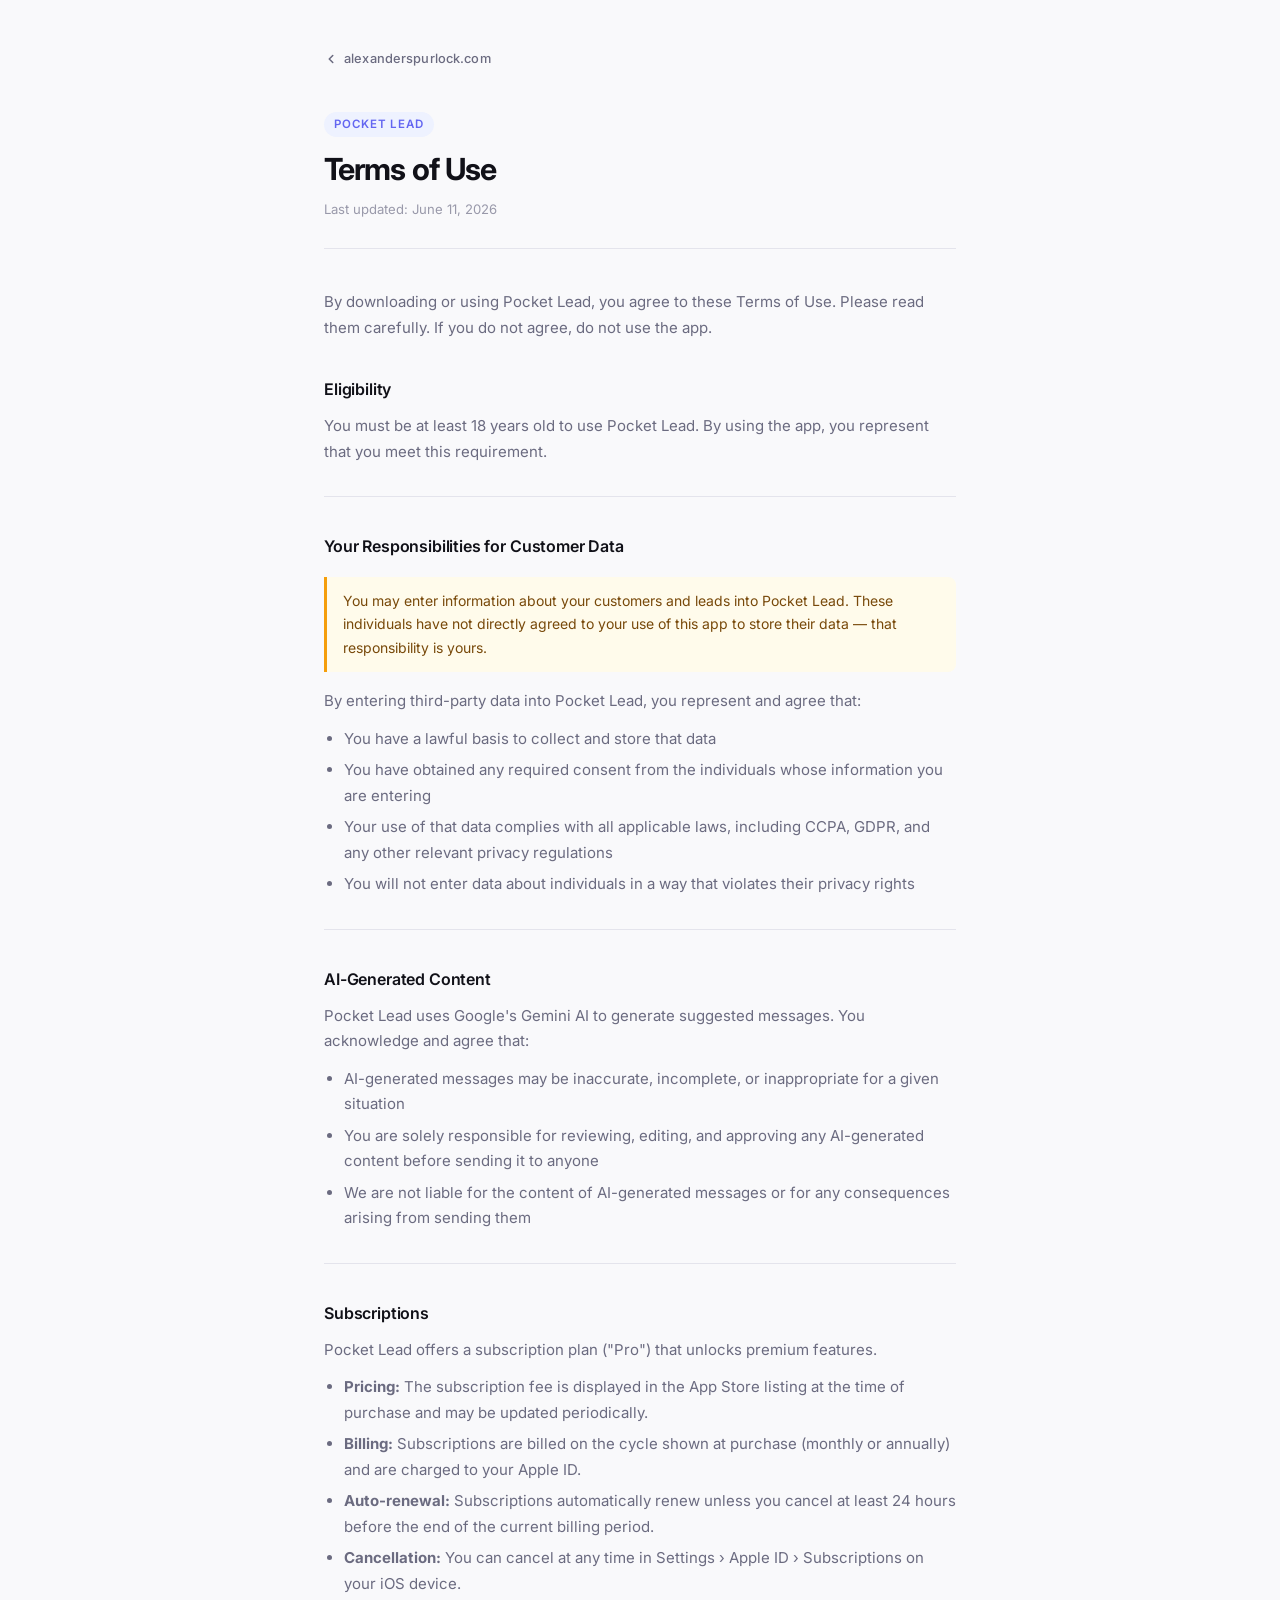
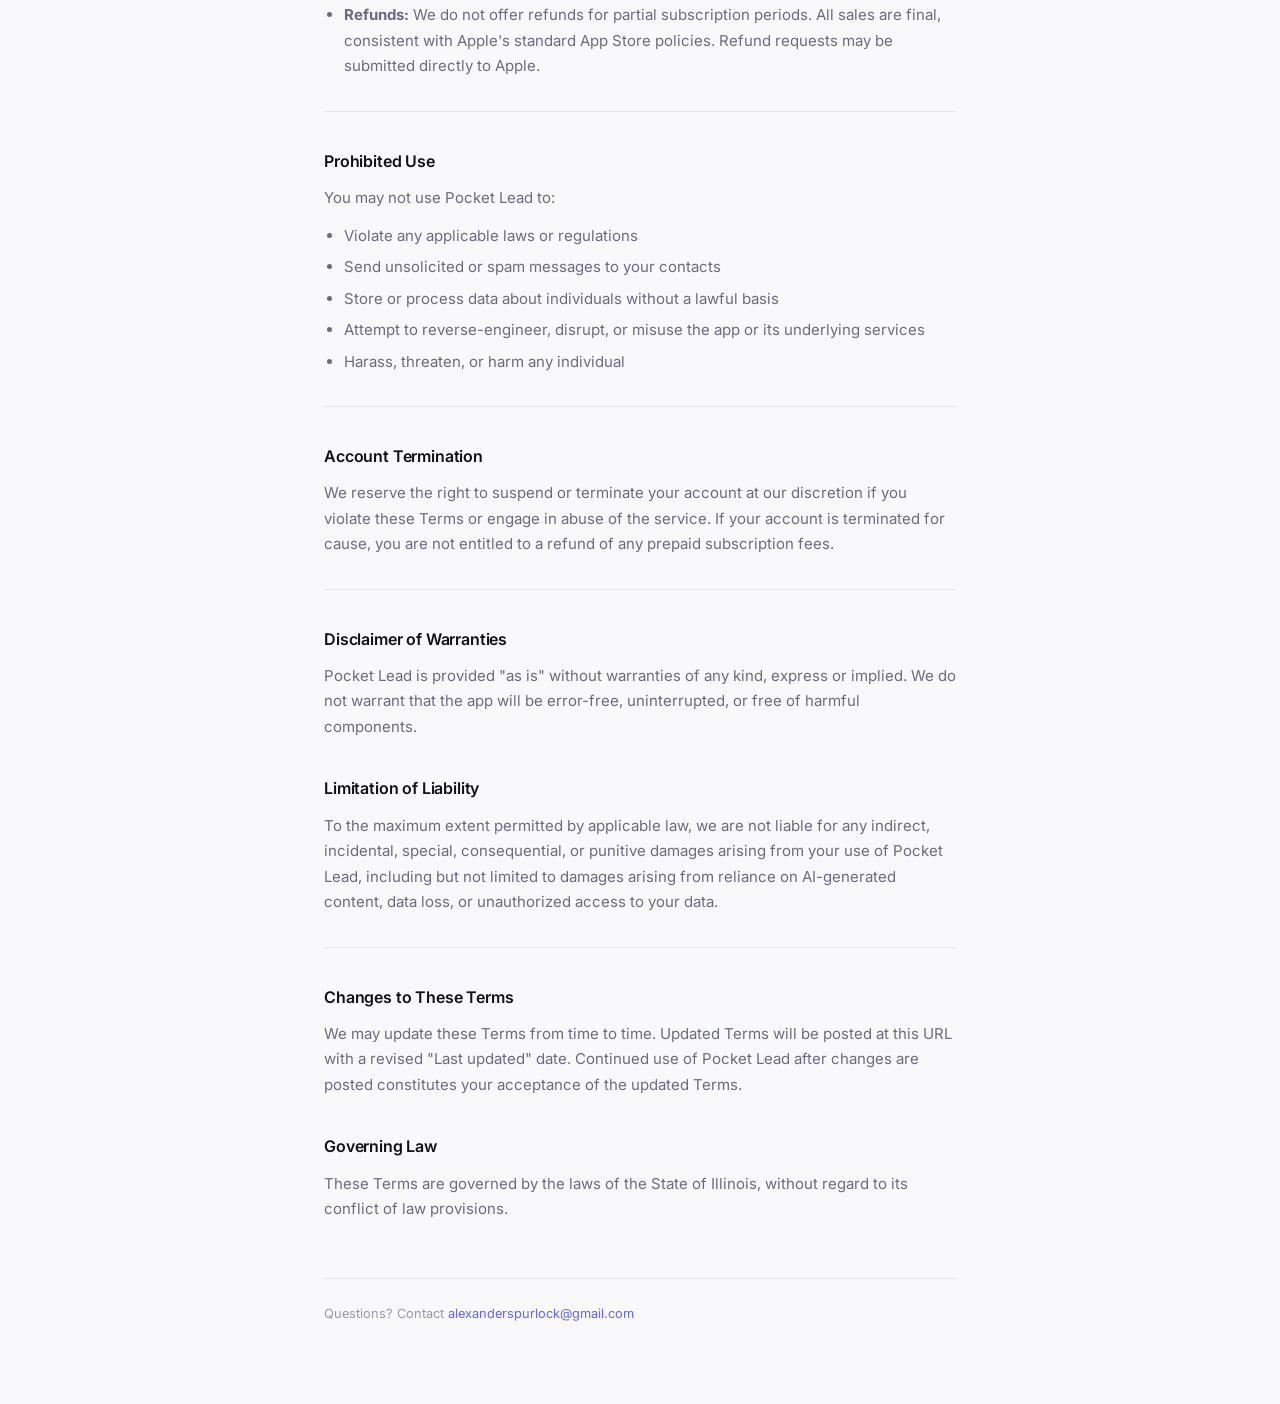
==== legal/pocket-lead/terms/index.html @ 6b61e497 "updates to legal docs" ====
<!doctype html>
<html lang="en">
  <head>
    <meta charset="UTF-8" />
    <meta name="viewport" content="width=device-width, initial-scale=1.0" />
    <title>Terms of Use — Pocket Lead</title>
    <meta name="description" content="Terms of Use for Pocket Lead by Alexander Spurlock" />
    <meta name="author" content="Alexander Spurlock" />
    <link rel="preconnect" href="https://fonts.googleapis.com" />
    <link rel="preconnect" href="https://fonts.gstatic.com" crossorigin />
    <link href="https://fonts.googleapis.com/css2?family=Inter:wght@400;500;600;700&display=swap" rel="stylesheet" />
    <link rel="stylesheet" href="../../legal.css" />
  </head>
  <body>
    <div class="page">

      <a href="/" class="back">
        <svg viewBox="0 0 16 16" fill="none" stroke="currentColor" stroke-width="1.75" stroke-linecap="round" stroke-linejoin="round">
          <path d="M10 12L6 8l4-4"/>
        </svg>
        alexanderspurlock.com
      </a>

      <header class="doc-header">
        <span class="app-tag">Pocket Lead</span>
        <h1>Terms of Use</h1>
        <p class="doc-meta">Last updated: June 11, 2026</p>
      </header>

      <main class="doc-body">
        <p>
          By downloading or using Pocket Lead, you agree to these Terms of Use. Please
          read them carefully. If you do not agree, do not use the app.
        </p>

        <h2>Eligibility</h2>
        <p>
          You must be at least 18 years old to use Pocket Lead. By using the app, you
          represent that you meet this requirement.
        </p>

        <hr class="section-divider" />

        <h2>Your Responsibilities for Customer Data</h2>
        <div class="callout">
          You may enter information about your customers and leads into Pocket Lead.
          These individuals have not directly agreed to your use of this app to store
          their data — that responsibility is yours.
        </div>
        <p>By entering third-party data into Pocket Lead, you represent and agree that:</p>
        <ul>
          <li>You have a lawful basis to collect and store that data</li>
          <li>You have obtained any required consent from the individuals whose information you are entering</li>
          <li>Your use of that data complies with all applicable laws, including CCPA, GDPR, and any other relevant privacy regulations</li>
          <li>You will not enter data about individuals in a way that violates their privacy rights</li>
        </ul>

        <hr class="section-divider" />

        <h2>AI-Generated Content</h2>
        <p>
          Pocket Lead uses Google's Gemini AI to generate suggested messages. You acknowledge and agree that:
        </p>
        <ul>
          <li>AI-generated messages may be inaccurate, incomplete, or inappropriate for a given situation</li>
          <li>You are solely responsible for reviewing, editing, and approving any AI-generated content before sending it to anyone</li>
          <li>We are not liable for the content of AI-generated messages or for any consequences arising from sending them</li>
        </ul>

        <hr class="section-divider" />

        <h2>Subscriptions</h2>
        <p>
          Pocket Lead offers a subscription plan ("Pro") that unlocks premium features.
        </p>
        <ul>
          <li><strong>Pricing:</strong> The subscription fee is displayed in the App Store listing at the time of purchase and may be updated periodically.</li>
          <li><strong>Billing:</strong> Subscriptions are billed on the cycle shown at purchase (monthly or annually) and are charged to your Apple ID.</li>
          <li><strong>Auto-renewal:</strong> Subscriptions automatically renew unless you cancel at least 24 hours before the end of the current billing period.</li>
          <li><strong>Cancellation:</strong> You can cancel at any time in Settings &rsaquo; Apple ID &rsaquo; Subscriptions on your iOS device.</li>
          <li><strong>Refunds:</strong> We do not offer refunds for partial subscription periods. All sales are final, consistent with Apple's standard App Store policies. Refund requests may be submitted directly to Apple.</li>
        </ul>

        <hr class="section-divider" />

        <h2>Prohibited Use</h2>
        <p>You may not use Pocket Lead to:</p>
        <ul>
          <li>Violate any applicable laws or regulations</li>
          <li>Send unsolicited or spam messages to your contacts</li>
          <li>Store or process data about individuals without a lawful basis</li>
          <li>Attempt to reverse-engineer, disrupt, or misuse the app or its underlying services</li>
          <li>Harass, threaten, or harm any individual</li>
        </ul>

        <hr class="section-divider" />

        <h2>Account Termination</h2>
        <p>
          We reserve the right to suspend or terminate your account at our discretion
          if you violate these Terms or engage in abuse of the service. If your account
          is terminated for cause, you are not entitled to a refund of any prepaid subscription fees.
        </p>

        <hr class="section-divider" />

        <h2>Disclaimer of Warranties</h2>
        <p>
          Pocket Lead is provided "as is" without warranties of any kind, express or implied.
          We do not warrant that the app will be error-free, uninterrupted, or free of harmful components.
        </p>

        <h2>Limitation of Liability</h2>
        <p>
          To the maximum extent permitted by applicable law, we are not liable for any indirect,
          incidental, special, consequential, or punitive damages arising from your use of
          Pocket Lead, including but not limited to damages arising from reliance on
          AI-generated content, data loss, or unauthorized access to your data.
        </p>

        <hr class="section-divider" />

        <h2>Changes to These Terms</h2>
        <p>
          We may update these Terms from time to time. Updated Terms will be posted at this
          URL with a revised "Last updated" date. Continued use of Pocket Lead after changes
          are posted constitutes your acceptance of the updated Terms.
        </p>

        <h2>Governing Law</h2>
        <p>
          These Terms are governed by the laws of the State of Illinois, without regard
          to its conflict of law provisions.
        </p>
      </main>

      <footer class="doc-footer">
        Questions? Contact
        <a href="mailto:alexanderspurlock@gmail.com">alexanderspurlock@gmail.com</a>
      </footer>

    </div>
  </body>
</html>
---- legal/legal.css ----
*, *::before, *::after {
  box-sizing: border-box;
  margin: 0;
  padding: 0;
}

:root {
  --bg: #f9f9fb;
  --surface: #ffffff;
  --text: #111118;
  --muted: #6b6b80;
  --faint: #9999aa;
  --border: #e4e4ec;
  --accent: #6366f1;
  --accent-light: #eef2ff;
}

body {
  font-family: 'Inter', system-ui, -apple-system, sans-serif;
  background: var(--bg);
  color: var(--text);
  font-size: 15px;
  line-height: 1.7;
  -webkit-font-smoothing: antialiased;
}

.page {
  max-width: 680px;
  margin: 0 auto;
  padding: 48px 24px 80px;
}

/* Back link */
.back {
  display: inline-flex;
  align-items: center;
  gap: 6px;
  font-size: 0.8rem;
  font-weight: 500;
  color: var(--muted);
  text-decoration: none;
  margin-bottom: 40px;
  letter-spacing: 0.01em;
  transition: color 0.15s ease;
}

.back:hover {
  color: var(--accent);
}

.back svg {
  width: 14px;
  height: 14px;
}

/* Header */
.doc-header {
  margin-bottom: 40px;
  padding-bottom: 28px;
  border-bottom: 1px solid var(--border);
}

.app-tag {
  display: inline-block;
  font-size: 0.72rem;
  font-weight: 600;
  letter-spacing: 0.08em;
  text-transform: uppercase;
  color: var(--accent);
  background: var(--accent-light);
  padding: 3px 10px;
  border-radius: 20px;
  margin-bottom: 14px;
}

.doc-header h1 {
  font-size: 1.9rem;
  font-weight: 700;
  letter-spacing: -0.03em;
  line-height: 1.2;
  color: var(--text);
  margin-bottom: 10px;
}

.doc-meta {
  font-size: 0.82rem;
  color: var(--faint);
}

/* Content */
.doc-body h2 {
  font-size: 1rem;
  font-weight: 600;
  letter-spacing: -0.01em;
  color: var(--text);
  margin-top: 36px;
  margin-bottom: 10px;
}

.doc-body h2:first-child {
  margin-top: 0;
}

.doc-body p {
  color: var(--muted);
  margin-bottom: 12px;
}

.doc-body p:last-child {
  margin-bottom: 0;
}

.doc-body ul {
  color: var(--muted);
  padding-left: 20px;
  margin-bottom: 12px;
}

.doc-body li {
  margin-bottom: 6px;
}

.doc-body a {
  color: var(--accent);
  text-decoration: none;
}

.doc-body a:hover {
  text-decoration: underline;
}

.callout {
  background: #fffbeb;
  border-left: 3px solid #f59e0b;
  border-radius: 0 8px 8px 0;
  padding: 12px 16px;
  margin: 16px 0;
  font-size: 0.875rem;
  color: #78490a;
}

.section-divider {
  border: none;
  border-top: 1px solid var(--border);
  margin: 32px 0;
}

/* Footer */
.doc-footer {
  margin-top: 56px;
  padding-top: 24px;
  border-top: 1px solid var(--border);
  font-size: 0.8rem;
  color: var(--faint);
}

.doc-footer a {
  color: var(--accent);
  text-decoration: none;
}

@media (max-width: 600px) {
  .page {
    padding: 32px 20px 60px;
  }

  .doc-header h1 {
    font-size: 1.5rem;
  }
}
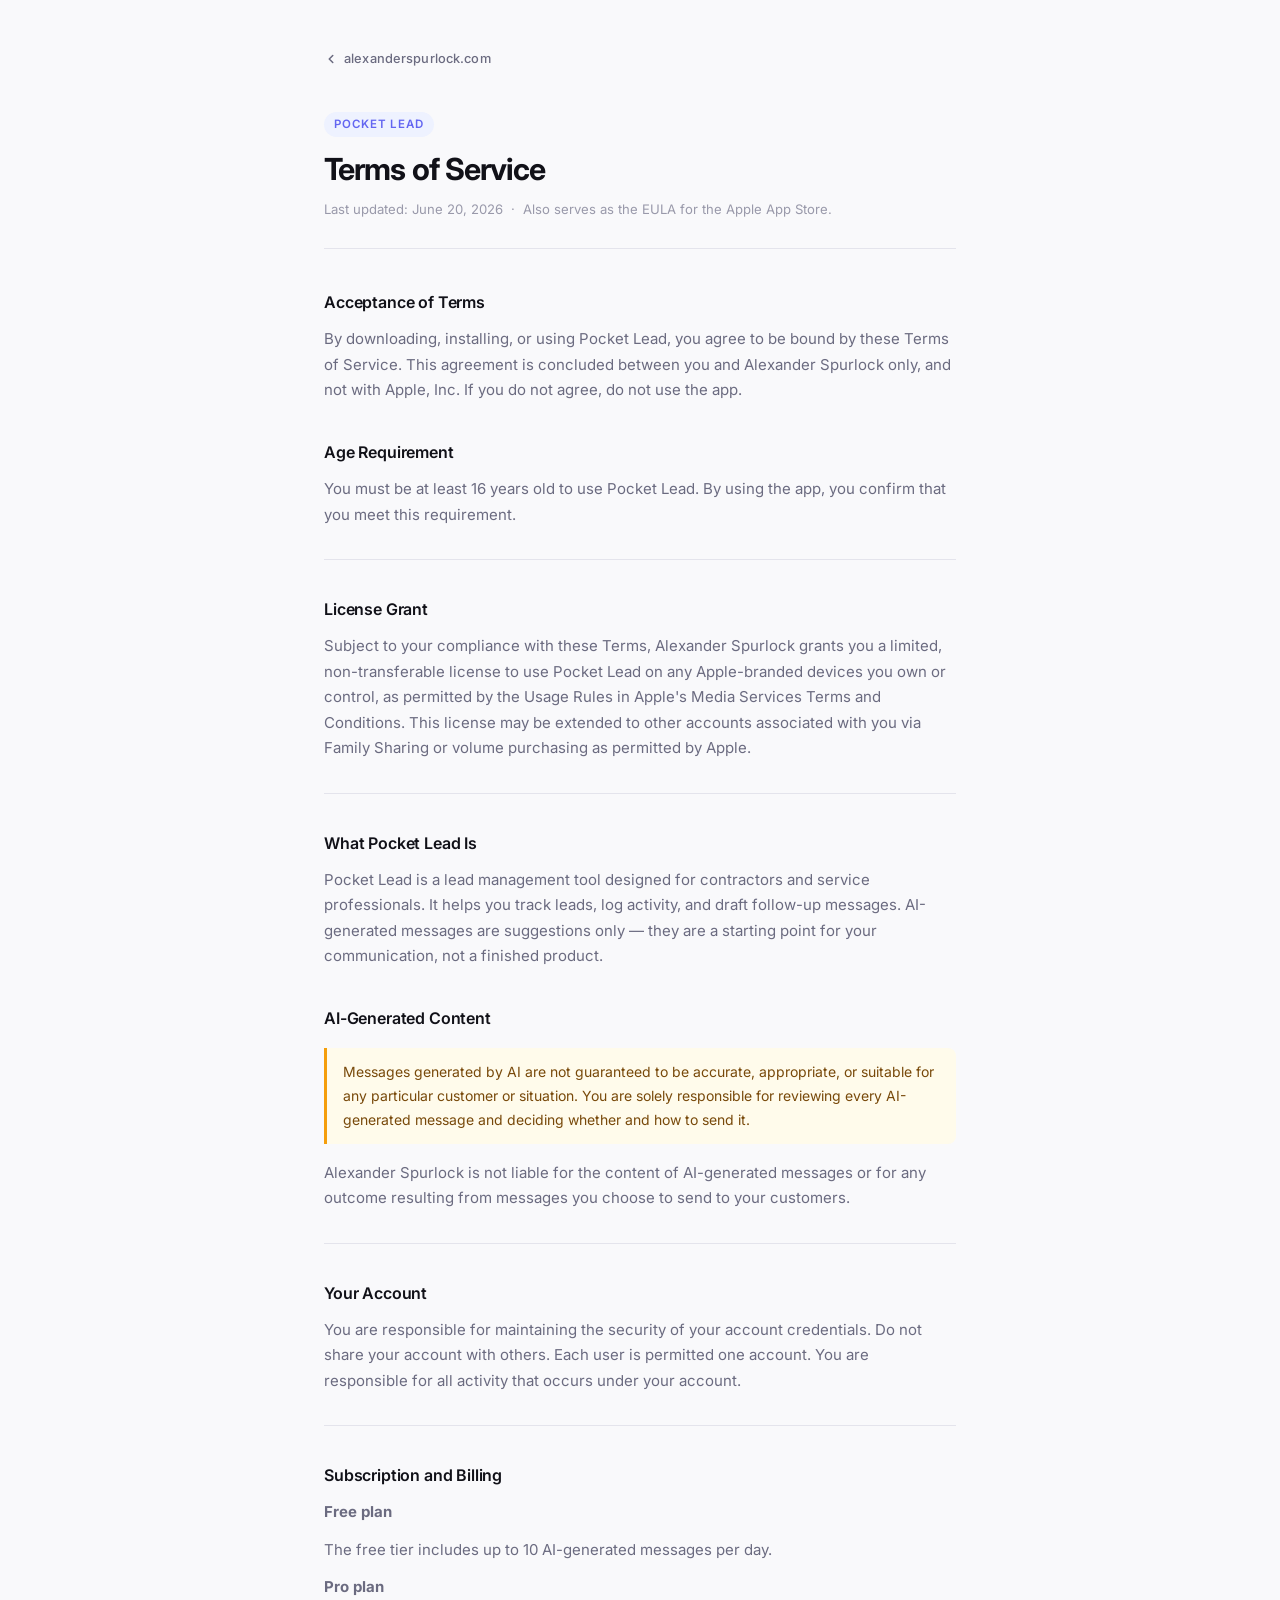
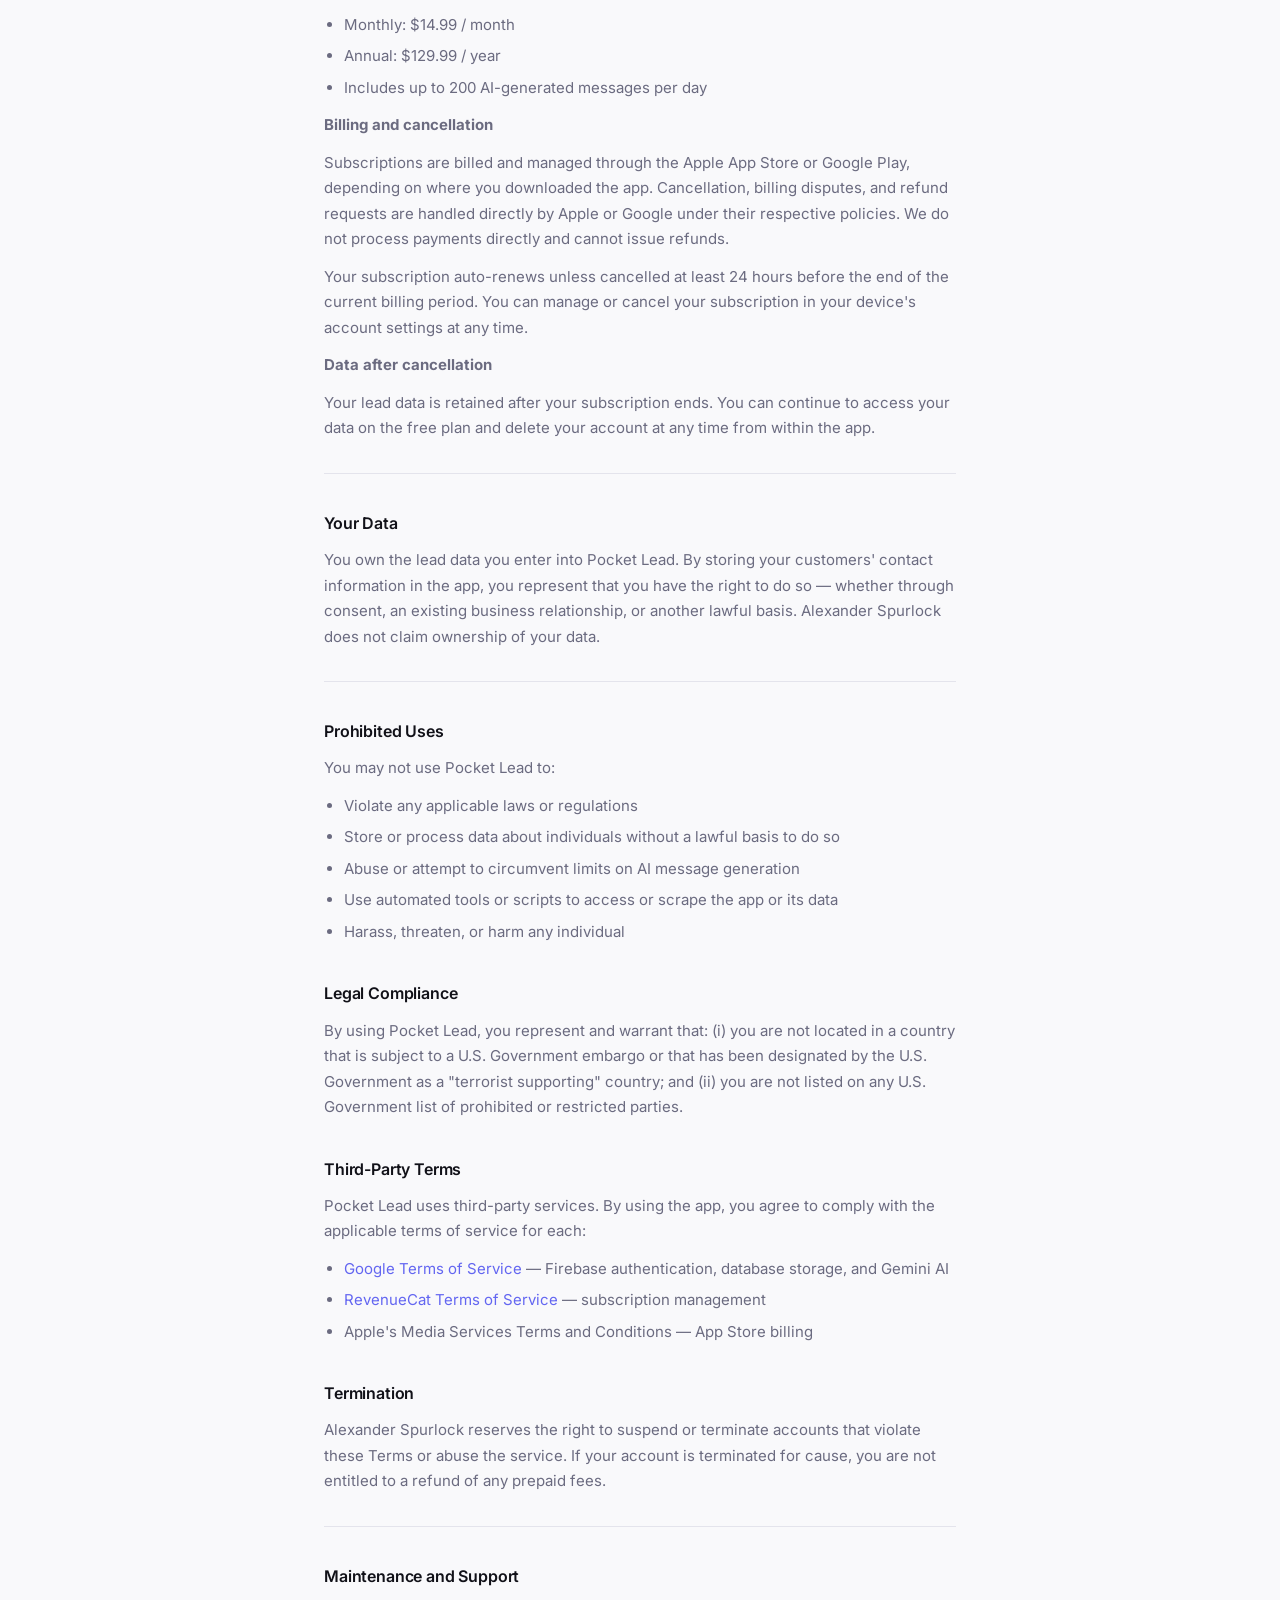
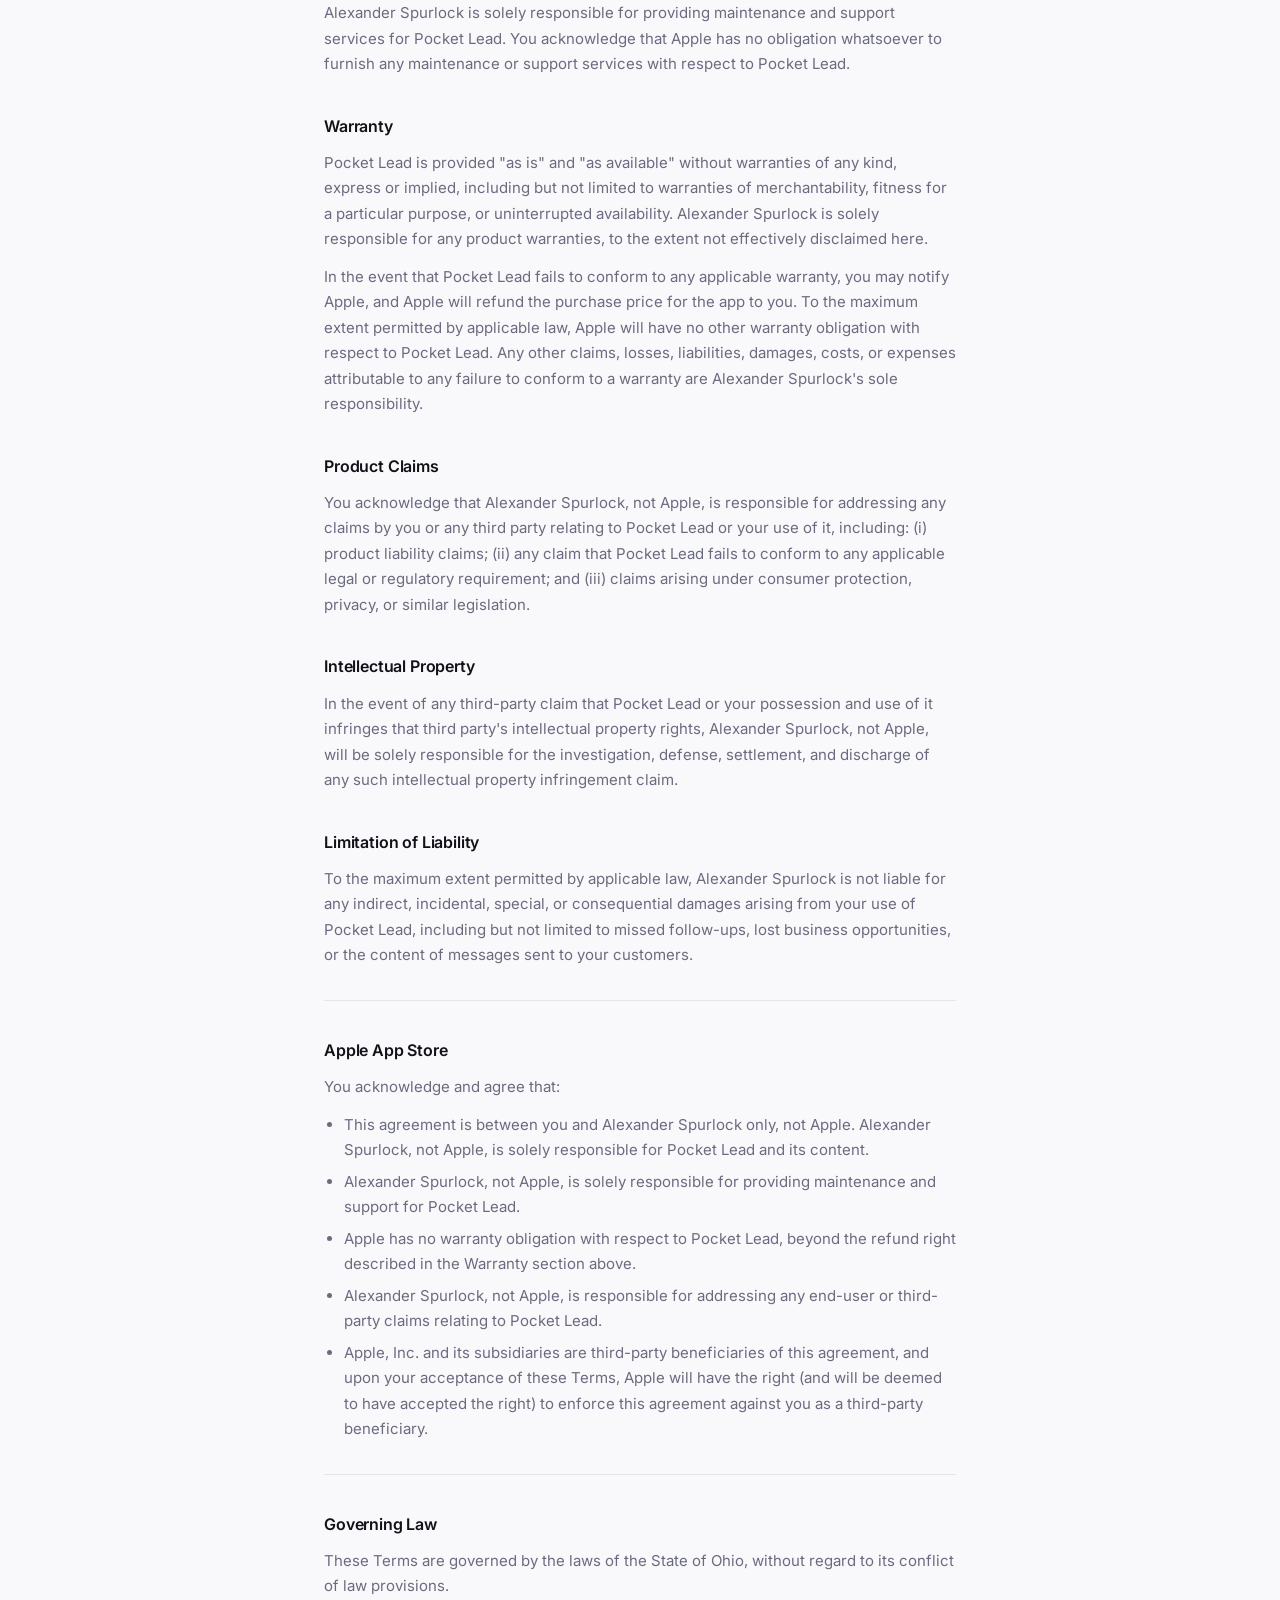
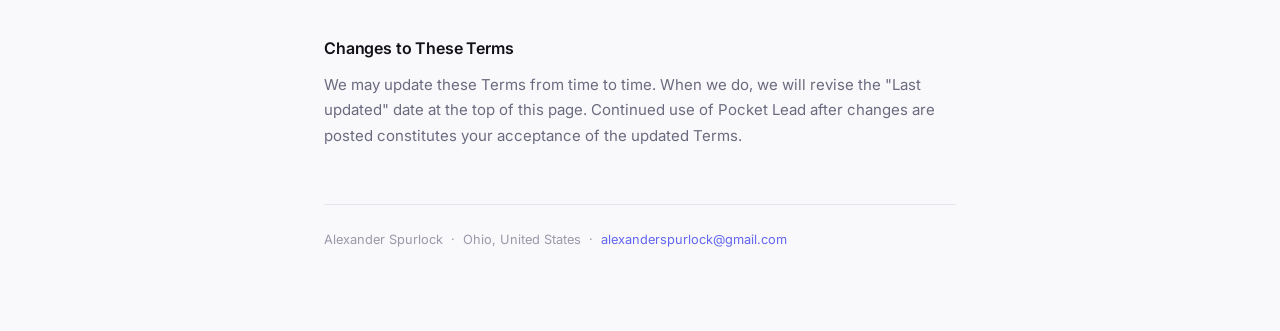
==== commit bc02c9fc: "update pocket lead terms and privacy" ====
--- a/legal/pocket-lead/terms/index.html
+++ b/legal/pocket-lead/terms/index.html
@@ -3,8 +3,8 @@
   <head>
     <meta charset="UTF-8" />
     <meta name="viewport" content="width=device-width, initial-scale=1.0" />
-    <title>Terms of Use — Pocket Lead</title>
-    <meta name="description" content="Terms of Use for Pocket Lead by Alexander Spurlock" />
+    <title>Terms of Service — Pocket Lead</title>
+    <meta name="description" content="Terms of Service for Pocket Lead by Alexander Spurlock" />
     <meta name="author" content="Alexander Spurlock" />
     <link rel="preconnect" href="https://fonts.googleapis.com" />
     <link rel="preconnect" href="https://fonts.gstatic.com" crossorigin />
@@ -23,119 +23,233 @@
 
       <header class="doc-header">
         <span class="app-tag">Pocket Lead</span>
-        <h1>Terms of Use</h1>
-        <p class="doc-meta">Last updated: June 11, 2026</p>
+        <h1>Terms of Service</h1>
+        <p class="doc-meta">
+          Last updated: June 20, 2026 &nbsp;&middot;&nbsp;
+          Also serves as the EULA for the Apple App Store.
+        </p>
       </header>
 
       <main class="doc-body">
-        <p>
-          By downloading or using Pocket Lead, you agree to these Terms of Use. Please
-          read them carefully. If you do not agree, do not use the app.
-        </p>
-
-        <h2>Eligibility</h2>
-        <p>
-          You must be at least 18 years old to use Pocket Lead. By using the app, you
-          represent that you meet this requirement.
-        </p>
-
-        <hr class="section-divider" />
-
-        <h2>Your Responsibilities for Customer Data</h2>
+
+        <h2>Acceptance of Terms</h2>
+        <p>
+          By downloading, installing, or using Pocket Lead, you agree to be bound by these
+          Terms of Service. This agreement is concluded between you and Alexander Spurlock
+          only, and not with Apple, Inc. If you do not agree, do not use the app.
+        </p>
+
+        <h2>Age Requirement</h2>
+        <p>
+          You must be at least 16 years old to use Pocket Lead. By using the app, you
+          confirm that you meet this requirement.
+        </p>
+
+        <hr class="section-divider" />
+
+        <h2>License Grant</h2>
+        <p>
+          Subject to your compliance with these Terms, Alexander Spurlock grants you a
+          limited, non-transferable license to use Pocket Lead on any Apple-branded devices
+          you own or control, as permitted by the Usage Rules in Apple's Media Services
+          Terms and Conditions. This license may be extended to other accounts associated
+          with you via Family Sharing or volume purchasing as permitted by Apple.
+        </p>
+
+        <hr class="section-divider" />
+
+        <h2>What Pocket Lead Is</h2>
+        <p>
+          Pocket Lead is a lead management tool designed for contractors and service
+          professionals. It helps you track leads, log activity, and draft follow-up
+          messages. AI-generated messages are suggestions only — they are a starting
+          point for your communication, not a finished product.
+        </p>
+
+        <h2>AI-Generated Content</h2>
         <div class="callout">
-          You may enter information about your customers and leads into Pocket Lead.
-          These individuals have not directly agreed to your use of this app to store
-          their data — that responsibility is yours.
+          Messages generated by AI are not guaranteed to be accurate, appropriate, or
+          suitable for any particular customer or situation. You are solely responsible
+          for reviewing every AI-generated message and deciding whether and how to send it.
         </div>
-        <p>By entering third-party data into Pocket Lead, you represent and agree that:</p>
-        <ul>
-          <li>You have a lawful basis to collect and store that data</li>
-          <li>You have obtained any required consent from the individuals whose information you are entering</li>
-          <li>Your use of that data complies with all applicable laws, including CCPA, GDPR, and any other relevant privacy regulations</li>
-          <li>You will not enter data about individuals in a way that violates their privacy rights</li>
-        </ul>
-
-        <hr class="section-divider" />
-
-        <h2>AI-Generated Content</h2>
-        <p>
-          Pocket Lead uses Google's Gemini AI to generate suggested messages. You acknowledge and agree that:
-        </p>
-        <ul>
-          <li>AI-generated messages may be inaccurate, incomplete, or inappropriate for a given situation</li>
-          <li>You are solely responsible for reviewing, editing, and approving any AI-generated content before sending it to anyone</li>
-          <li>We are not liable for the content of AI-generated messages or for any consequences arising from sending them</li>
-        </ul>
-
-        <hr class="section-divider" />
-
-        <h2>Subscriptions</h2>
-        <p>
-          Pocket Lead offers a subscription plan ("Pro") that unlocks premium features.
-        </p>
-        <ul>
-          <li><strong>Pricing:</strong> The subscription fee is displayed in the App Store listing at the time of purchase and may be updated periodically.</li>
-          <li><strong>Billing:</strong> Subscriptions are billed on the cycle shown at purchase (monthly or annually) and are charged to your Apple ID.</li>
-          <li><strong>Auto-renewal:</strong> Subscriptions automatically renew unless you cancel at least 24 hours before the end of the current billing period.</li>
-          <li><strong>Cancellation:</strong> You can cancel at any time in Settings &rsaquo; Apple ID &rsaquo; Subscriptions on your iOS device.</li>
-          <li><strong>Refunds:</strong> We do not offer refunds for partial subscription periods. All sales are final, consistent with Apple's standard App Store policies. Refund requests may be submitted directly to Apple.</li>
-        </ul>
-
-        <hr class="section-divider" />
-
-        <h2>Prohibited Use</h2>
+        <p>
+          Alexander Spurlock is not liable for the content of AI-generated messages or
+          for any outcome resulting from messages you choose to send to your customers.
+        </p>
+
+        <hr class="section-divider" />
+
+        <h2>Your Account</h2>
+        <p>
+          You are responsible for maintaining the security of your account credentials.
+          Do not share your account with others. Each user is permitted one account.
+          You are responsible for all activity that occurs under your account.
+        </p>
+
+        <hr class="section-divider" />
+
+        <h2>Subscription and Billing</h2>
+
+        <p><strong>Free plan</strong></p>
+        <p>The free tier includes up to 10 AI-generated messages per day.</p>
+
+        <p><strong>Pro plan</strong></p>
+        <ul>
+          <li>Monthly: $14.99 / month</li>
+          <li>Annual: $129.99 / year</li>
+          <li>Includes up to 200 AI-generated messages per day</li>
+        </ul>
+
+        <p><strong>Billing and cancellation</strong></p>
+        <p>
+          Subscriptions are billed and managed through the Apple App Store or Google Play,
+          depending on where you downloaded the app. Cancellation, billing disputes, and
+          refund requests are handled directly by Apple or Google under their respective
+          policies. We do not process payments directly and cannot issue refunds.
+        </p>
+        <p>
+          Your subscription auto-renews unless cancelled at least 24 hours before the
+          end of the current billing period. You can manage or cancel your subscription
+          in your device's account settings at any time.
+        </p>
+
+        <p><strong>Data after cancellation</strong></p>
+        <p>
+          Your lead data is retained after your subscription ends. You can continue to
+          access your data on the free plan and delete your account at any time from
+          within the app.
+        </p>
+
+        <hr class="section-divider" />
+
+        <h2>Your Data</h2>
+        <p>
+          You own the lead data you enter into Pocket Lead. By storing your customers'
+          contact information in the app, you represent that you have the right to do so —
+          whether through consent, an existing business relationship, or another lawful
+          basis. Alexander Spurlock does not claim ownership of your data.
+        </p>
+
+        <hr class="section-divider" />
+
+        <h2>Prohibited Uses</h2>
         <p>You may not use Pocket Lead to:</p>
         <ul>
           <li>Violate any applicable laws or regulations</li>
-          <li>Send unsolicited or spam messages to your contacts</li>
-          <li>Store or process data about individuals without a lawful basis</li>
-          <li>Attempt to reverse-engineer, disrupt, or misuse the app or its underlying services</li>
+          <li>Store or process data about individuals without a lawful basis to do so</li>
+          <li>Abuse or attempt to circumvent limits on AI message generation</li>
+          <li>Use automated tools or scripts to access or scrape the app or its data</li>
           <li>Harass, threaten, or harm any individual</li>
         </ul>
 
-        <hr class="section-divider" />
-
-        <h2>Account Termination</h2>
-        <p>
-          We reserve the right to suspend or terminate your account at our discretion
-          if you violate these Terms or engage in abuse of the service. If your account
-          is terminated for cause, you are not entitled to a refund of any prepaid subscription fees.
-        </p>
-
-        <hr class="section-divider" />
-
-        <h2>Disclaimer of Warranties</h2>
-        <p>
-          Pocket Lead is provided "as is" without warranties of any kind, express or implied.
-          We do not warrant that the app will be error-free, uninterrupted, or free of harmful components.
+        <h2>Legal Compliance</h2>
+        <p>
+          By using Pocket Lead, you represent and warrant that: (i) you are not located
+          in a country that is subject to a U.S. Government embargo or that has been
+          designated by the U.S. Government as a "terrorist supporting" country; and
+          (ii) you are not listed on any U.S. Government list of prohibited or
+          restricted parties.
+        </p>
+
+        <h2>Third-Party Terms</h2>
+        <p>Pocket Lead uses third-party services. By using the app, you agree to comply with the applicable terms of service for each:</p>
+        <ul>
+          <li><a href="https://policies.google.com/terms" target="_blank" rel="noopener">Google Terms of Service</a> — Firebase authentication, database storage, and Gemini AI</li>
+          <li><a href="https://www.revenuecat.com/terms" target="_blank" rel="noopener">RevenueCat Terms of Service</a> — subscription management</li>
+          <li>Apple's Media Services Terms and Conditions — App Store billing</li>
+        </ul>
+
+        <h2>Termination</h2>
+        <p>
+          Alexander Spurlock reserves the right to suspend or terminate accounts that
+          violate these Terms or abuse the service. If your account is terminated for
+          cause, you are not entitled to a refund of any prepaid fees.
+        </p>
+
+        <hr class="section-divider" />
+
+        <h2>Maintenance and Support</h2>
+        <p>
+          Alexander Spurlock is solely responsible for providing maintenance and support
+          services for Pocket Lead. You acknowledge that Apple has no obligation
+          whatsoever to furnish any maintenance or support services with respect to
+          Pocket Lead.
+        </p>
+
+        <h2>Warranty</h2>
+        <p>
+          Pocket Lead is provided "as is" and "as available" without warranties of any
+          kind, express or implied, including but not limited to warranties of
+          merchantability, fitness for a particular purpose, or uninterrupted
+          availability. Alexander Spurlock is solely responsible for any product
+          warranties, to the extent not effectively disclaimed here.
+        </p>
+        <p>
+          In the event that Pocket Lead fails to conform to any applicable warranty,
+          you may notify Apple, and Apple will refund the purchase price for the app
+          to you. To the maximum extent permitted by applicable law, Apple will have
+          no other warranty obligation with respect to Pocket Lead. Any other claims,
+          losses, liabilities, damages, costs, or expenses attributable to any failure
+          to conform to a warranty are Alexander Spurlock's sole responsibility.
+        </p>
+
+        <h2>Product Claims</h2>
+        <p>
+          You acknowledge that Alexander Spurlock, not Apple, is responsible for
+          addressing any claims by you or any third party relating to Pocket Lead or
+          your use of it, including: (i) product liability claims; (ii) any claim that
+          Pocket Lead fails to conform to any applicable legal or regulatory requirement;
+          and (iii) claims arising under consumer protection, privacy, or similar
+          legislation.
+        </p>
+
+        <h2>Intellectual Property</h2>
+        <p>
+          In the event of any third-party claim that Pocket Lead or your possession and
+          use of it infringes that third party's intellectual property rights, Alexander
+          Spurlock, not Apple, will be solely responsible for the investigation, defense,
+          settlement, and discharge of any such intellectual property infringement claim.
         </p>
 
         <h2>Limitation of Liability</h2>
         <p>
-          To the maximum extent permitted by applicable law, we are not liable for any indirect,
-          incidental, special, consequential, or punitive damages arising from your use of
-          Pocket Lead, including but not limited to damages arising from reliance on
-          AI-generated content, data loss, or unauthorized access to your data.
-        </p>
-
-        <hr class="section-divider" />
+          To the maximum extent permitted by applicable law, Alexander Spurlock is not
+          liable for any indirect, incidental, special, or consequential damages arising
+          from your use of Pocket Lead, including but not limited to missed follow-ups,
+          lost business opportunities, or the content of messages sent to your customers.
+        </p>
+
+        <hr class="section-divider" />
+
+        <h2>Apple App Store</h2>
+        <p>You acknowledge and agree that:</p>
+        <ul>
+          <li>This agreement is between you and Alexander Spurlock only, not Apple. Alexander Spurlock, not Apple, is solely responsible for Pocket Lead and its content.</li>
+          <li>Alexander Spurlock, not Apple, is solely responsible for providing maintenance and support for Pocket Lead.</li>
+          <li>Apple has no warranty obligation with respect to Pocket Lead, beyond the refund right described in the Warranty section above.</li>
+          <li>Alexander Spurlock, not Apple, is responsible for addressing any end-user or third-party claims relating to Pocket Lead.</li>
+          <li>Apple, Inc. and its subsidiaries are third-party beneficiaries of this agreement, and upon your acceptance of these Terms, Apple will have the right (and will be deemed to have accepted the right) to enforce this agreement against you as a third-party beneficiary.</li>
+        </ul>
+
+        <hr class="section-divider" />
+
+        <h2>Governing Law</h2>
+        <p>
+          These Terms are governed by the laws of the State of Ohio, without regard
+          to its conflict of law provisions.
+        </p>
 
         <h2>Changes to These Terms</h2>
         <p>
-          We may update these Terms from time to time. Updated Terms will be posted at this
-          URL with a revised "Last updated" date. Continued use of Pocket Lead after changes
-          are posted constitutes your acceptance of the updated Terms.
-        </p>
-
-        <h2>Governing Law</h2>
-        <p>
-          These Terms are governed by the laws of the State of Illinois, without regard
-          to its conflict of law provisions.
-        </p>
+          We may update these Terms from time to time. When we do, we will revise the
+          "Last updated" date at the top of this page. Continued use of Pocket Lead
+          after changes are posted constitutes your acceptance of the updated Terms.
+        </p>
+
       </main>
 
       <footer class="doc-footer">
-        Questions? Contact
+        Alexander Spurlock &nbsp;&middot;&nbsp; Ohio, United States &nbsp;&middot;&nbsp;
         <a href="mailto:alexanderspurlock@gmail.com">alexanderspurlock@gmail.com</a>
       </footer>
 
